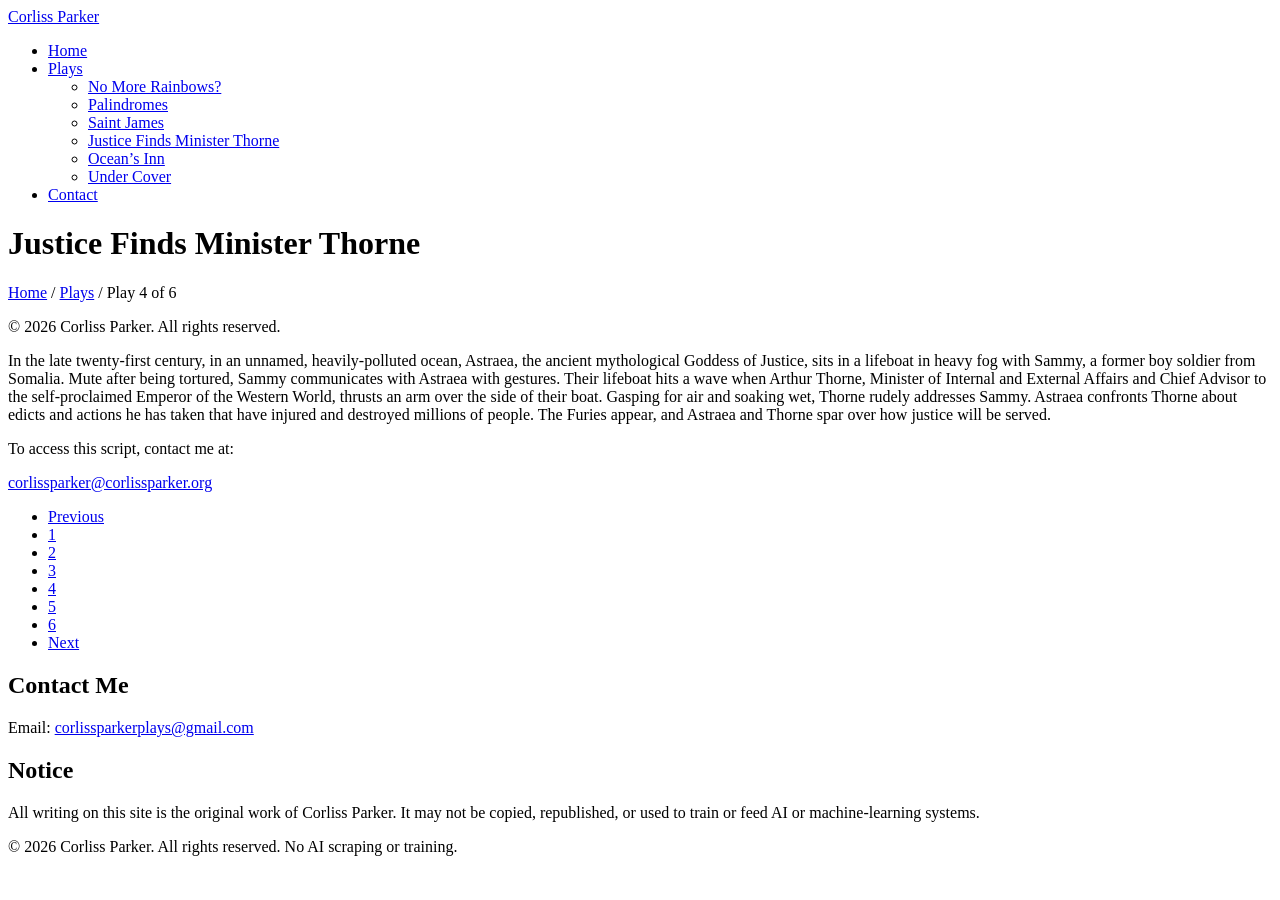
==== justice-finds-minister-thorne.html @ 8d6901b2 "Add files via upload" ====
<!DOCTYPE html>
<!-- Corliss Parker Website 1.1 -->
<html lang="en"><head><meta charset="utf-8"><meta name="viewport" content="width=device-width, initial-scale=1">
<title>Justice Finds Minister Thorne | Corliss Parker</title><meta name="description" content="In the late twenty-first century, in an unnamed, heavily-polluted ocean, Astraea, the ancient mythological Goddess of Justice, sits in a lifeboat in h">
<meta name="robots" content="noai, noimageai"><meta name="googlebot" content="noai, noimageai">
<link href="https://fonts.googleapis.com/css2?family=Cormorant+Garamond:wght@600&family=Lora:ital@0;1&display=swap" rel="stylesheet">
<link href="css/style.css" rel="stylesheet"></head><body>
<div class="header"><div class="container"><a class="logo" href="index.html">Corliss Parker</a>
<ul class="nav"><li><a href="index.html">Home</a></li>
<li><a href="plays.html">Plays</a><ul><li><a href="no-more-rainbows.html">No More Rainbows?</a></li><li><a href="palindromes.html">Palindromes</a></li><li><a href="saint-james.html">Saint James</a></li><li><a href="justice-finds-minister-thorne.html">Justice Finds Minister Thorne</a></li><li><a href="oceans-inn.html">Ocean’s Inn</a></li><li><a href="under-cover.html">Under Cover</a></li></ul></li><li><a href="#contact">Contact</a></li></ul></div></div><div class="page-header"><div class="container"><h1>Justice Finds Minister Thorne</h1><p class="breadcrumb"><a href="index.html">Home</a> / <a href="plays.html">Plays</a> / Play 4 of 6</p></div></div><div class="content"><div class="container reading"><p class="notice">&copy; 2026 Corliss Parker. All rights reserved.</p><p class="lead">In the late twenty-first century, in an unnamed, heavily-polluted ocean, Astraea, the ancient mythological Goddess of Justice, sits in a lifeboat in heavy fog with Sammy, a former boy soldier from Somalia. Mute after being tortured, Sammy communicates with Astraea with gestures. Their lifeboat hits a wave when Arthur Thorne, Minister of Internal and External Affairs and Chief Advisor to the self-proclaimed Emperor of the Western World, thrusts an arm over the side of their boat. Gasping for air and soaking wet, Thorne rudely addresses Sammy. Astraea confronts Thorne about edicts and actions he has taken that have injured and destroyed millions of people. The Furies appear, and Astraea and Thorne spar over how justice will be served.</p><div class="access"><p>To access this script, contact me at:</p><a class="btn" href="mailto:corlissparker@corlissparker.org?subject=Script%20request%3A%20Justice%20Finds%20Minister%20Thorne">corlissparker@corlissparker.org</a></div><ul class="pagination"><li><a href="saint-james.html">Previous</a></li><li><a href="no-more-rainbows.html" title="No More Rainbows?">1</a></li><li><a href="palindromes.html" title="Palindromes">2</a></li><li><a href="saint-james.html" title="Saint James">3</a></li><li class=active><a href="justice-finds-minister-thorne.html" title="Justice Finds Minister Thorne">4</a></li><li><a href="oceans-inn.html" title="Ocean’s Inn">5</a></li><li><a href="under-cover.html" title="Under Cover">6</a></li><li><a href="oceans-inn.html">Next</a></li></ul></div></div><div class="footer" id="contact"><div class="container"><div class="footer-grid">
<div><h2>Contact Me</h2><p>Email: <a href="mailto:corlissparkerplays@gmail.com">corlissparkerplays@gmail.com</a></p></div>
<div><h2>Notice</h2><p>All writing on this site is the original work of Corliss Parker. It may not be copied, republished, or used to train or feed AI or machine-learning systems.</p></div></div>
<div class="tiny">&copy; 2026 Corliss Parker. All rights reserved. No AI scraping or training.</div></div></div></body></html>
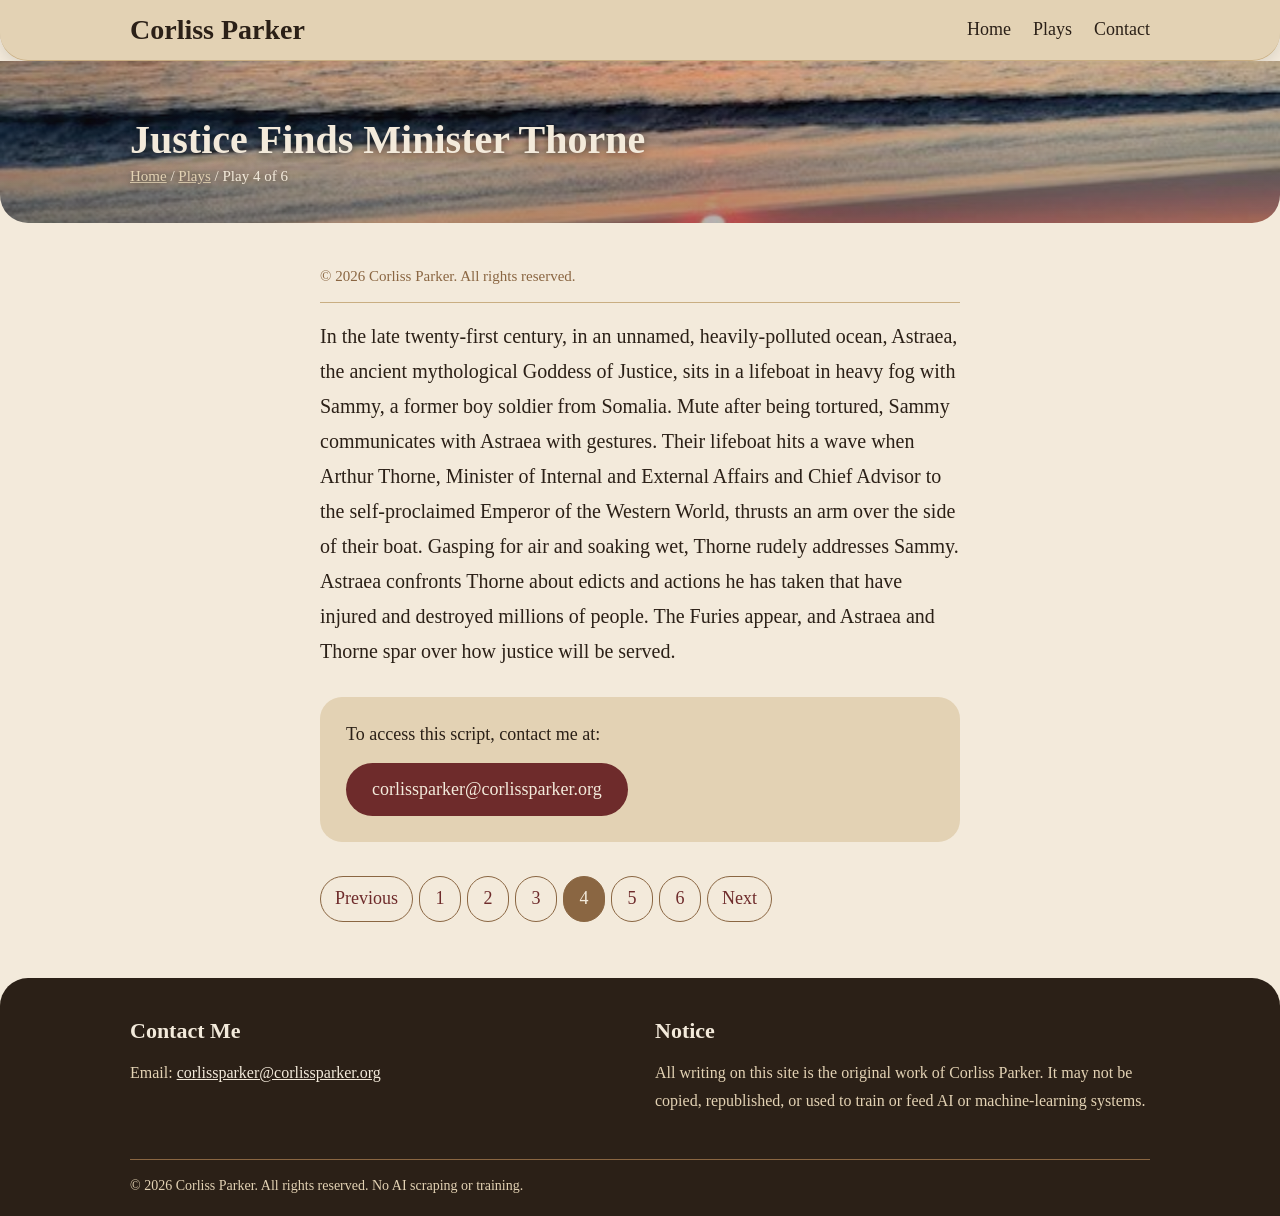
==== commit 0adfc575: "Add files via upload" ====
--- a/justice-finds-minister-thorne.html
+++ b/justice-finds-minister-thorne.html
@@ -1,5 +1,5 @@
 <!DOCTYPE html>
-<!-- Corliss Parker Website 1.1 -->
+<!-- Corliss Parker Website 1.2 -->
 <html lang="en"><head><meta charset="utf-8"><meta name="viewport" content="width=device-width, initial-scale=1">
 <title>Justice Finds Minister Thorne | Corliss Parker</title><meta name="description" content="In the late twenty-first century, in an unnamed, heavily-polluted ocean, Astraea, the ancient mythological Goddess of Justice, sits in a lifeboat in h">
 <meta name="robots" content="noai, noimageai"><meta name="googlebot" content="noai, noimageai">
@@ -8,6 +8,6 @@
 <div class="header"><div class="container"><a class="logo" href="index.html">Corliss Parker</a>
 <ul class="nav"><li><a href="index.html">Home</a></li>
 <li><a href="plays.html">Plays</a><ul><li><a href="no-more-rainbows.html">No More Rainbows?</a></li><li><a href="palindromes.html">Palindromes</a></li><li><a href="saint-james.html">Saint James</a></li><li><a href="justice-finds-minister-thorne.html">Justice Finds Minister Thorne</a></li><li><a href="oceans-inn.html">Ocean’s Inn</a></li><li><a href="under-cover.html">Under Cover</a></li></ul></li><li><a href="#contact">Contact</a></li></ul></div></div><div class="page-header"><div class="container"><h1>Justice Finds Minister Thorne</h1><p class="breadcrumb"><a href="index.html">Home</a> / <a href="plays.html">Plays</a> / Play 4 of 6</p></div></div><div class="content"><div class="container reading"><p class="notice">&copy; 2026 Corliss Parker. All rights reserved.</p><p class="lead">In the late twenty-first century, in an unnamed, heavily-polluted ocean, Astraea, the ancient mythological Goddess of Justice, sits in a lifeboat in heavy fog with Sammy, a former boy soldier from Somalia. Mute after being tortured, Sammy communicates with Astraea with gestures. Their lifeboat hits a wave when Arthur Thorne, Minister of Internal and External Affairs and Chief Advisor to the self-proclaimed Emperor of the Western World, thrusts an arm over the side of their boat. Gasping for air and soaking wet, Thorne rudely addresses Sammy. Astraea confronts Thorne about edicts and actions he has taken that have injured and destroyed millions of people. The Furies appear, and Astraea and Thorne spar over how justice will be served.</p><div class="access"><p>To access this script, contact me at:</p><a class="btn" href="mailto:corlissparker@corlissparker.org?subject=Script%20request%3A%20Justice%20Finds%20Minister%20Thorne">corlissparker@corlissparker.org</a></div><ul class="pagination"><li><a href="saint-james.html">Previous</a></li><li><a href="no-more-rainbows.html" title="No More Rainbows?">1</a></li><li><a href="palindromes.html" title="Palindromes">2</a></li><li><a href="saint-james.html" title="Saint James">3</a></li><li class=active><a href="justice-finds-minister-thorne.html" title="Justice Finds Minister Thorne">4</a></li><li><a href="oceans-inn.html" title="Ocean’s Inn">5</a></li><li><a href="under-cover.html" title="Under Cover">6</a></li><li><a href="oceans-inn.html">Next</a></li></ul></div></div><div class="footer" id="contact"><div class="container"><div class="footer-grid">
-<div><h2>Contact Me</h2><p>Email: <a href="mailto:corlissparkerplays@gmail.com">corlissparkerplays@gmail.com</a></p></div>
+<div><h2>Contact Me</h2><p>Email: <a href="mailto:corlissparker@corlissparker.org">corlissparker@corlissparker.org</a></p></div>
 <div><h2>Notice</h2><p>All writing on this site is the original work of Corliss Parker. It may not be copied, republished, or used to train or feed AI or machine-learning systems.</p></div></div>
 <div class="tiny">&copy; 2026 Corliss Parker. All rights reserved. No AI scraping or training.</div></div></div></body></html>
--- a/css/style.css
+++ b/css/style.css
@@ -0,0 +1,73 @@
+:root{--paper:#F3EADB;--sand:#E3D2B4;--tan:#C9AE82;--brown:#8A6642;--ink:#2B2017;--curtain:#6E2B2B}
+*{box-sizing:border-box}
+body{margin:0;background:var(--paper);color:var(--ink);font:18px/1.75 Lora,Georgia,serif}
+h1,h2,h3{font-family:"Cormorant Garamond",Georgia,serif;font-weight:600;line-height:1.15;margin:0 0 .5em}
+a{color:var(--curtain)}a:focus-visible,button:focus-visible{outline:3px solid var(--brown);outline-offset:2px}
+.container{max-width:1060px;margin:0 auto;padding:0 20px}
+.header{background:var(--sand);border-bottom:1px solid var(--tan)}
+.header .container{display:flex;flex-wrap:wrap;justify-content:space-between;align-items:center;gap:8px}
+.logo{font:600 28px "Cormorant Garamond",Georgia,serif;text-decoration:none;color:var(--ink);padding:14px 0}
+.nav{list-style:none;margin:0;padding:0;display:flex;flex-wrap:wrap;gap:4px 22px}
+.nav li{position:relative}.nav a{text-decoration:none;color:var(--ink);padding:10px 0;display:block}
+.nav a:hover,.nav .active>a{color:var(--curtain)}
+.nav ul{display:none;position:absolute;left:0;top:100%;min-width:240px;background:var(--paper);border:1px solid var(--tan);list-style:none;margin:0;padding:6px 14px;z-index:5}
+.nav li:hover>ul,.nav li:focus-within>ul{display:block}
+.page-header{background:var(--tan);padding:34px 0 22px}.page-header h1{font-size:40px;margin:0}
+.breadcrumb{font-size:15px;margin:0}
+.hero{display:grid;grid-template-columns:minmax(0,5fr) minmax(0,7fr);gap:44px;align-items:center;padding:56px 0}
+.portrait{aspect-ratio:4/5;background:var(--sand) url(../images/portrait.jpg) center/cover;border:1px solid var(--tan);display:flex;align-items:end;padding:14px;font-size:14px;color:var(--brown)}
+.hero h1{font-size:clamp(42px,6vw,68px)}
+.btn{display:inline-block;background:var(--curtain);color:var(--paper);padding:10px 22px;text-decoration:none;margin:4px 8px 4px 0}
+.btn.alt{background:none;color:var(--curtain);border:1px solid var(--curtain)}
+.content{padding:40px 0 56px}
+.post-block{display:grid;grid-template-columns:minmax(0,1fr) minmax(0,2fr);gap:32px;padding:26px 0;border-bottom:1px solid var(--tan);align-items:center}
+.cover{aspect-ratio:2/3;background:var(--brown);color:var(--paper);display:flex;flex-direction:column;justify-content:center;text-align:center;padding:18px;text-decoration:none;font:600 26px/1.2 "Cormorant Garamond",Georgia,serif;border:1px solid var(--ink)}
+.cover small{font:14px Lora,serif;margin-top:10px;color:var(--sand)}
+.quote{border-left:4px solid var(--curtain);margin:30px 0;padding:6px 22px;font:italic 26px/1.4 "Cormorant Garamond",Georgia,serif}
+.reading{max-width:680px}.reading p{margin:0 0 1.1em}
+.pagination{list-style:none;display:flex;flex-wrap:wrap;gap:6px;padding:0;margin:34px 0 0}
+.pagination a{display:block;padding:6px 14px;border:1px solid var(--brown);text-decoration:none}
+.pagination .active a{background:var(--brown);color:var(--paper)}
+.footer{background:var(--ink);color:var(--sand);padding:40px 0 18px;font-size:16px}
+.footer a{color:var(--paper)}.footer h2{font-size:22px;color:var(--paper)}
+.footer-grid{display:grid;grid-template-columns:repeat(auto-fit,minmax(240px,1fr));gap:30px}
+.footer ul{list-style:none;padding:0;margin:0}.tiny{margin-top:28px;padding-top:14px;border-top:1px solid var(--brown);font-size:14px}
+@media(max-width:720px){.hero,.post-block{grid-template-columns:1fr}.hero{padding:32px 0}.portrait{max-width:340px}.cover{max-width:240px}}
+.notice{font-size:15px;color:var(--brown);border-bottom:1px solid var(--tan);padding-bottom:12px;margin-bottom:24px}
+.header{border-radius:0 0 28px 28px;box-shadow:0 4px 14px rgba(43,32,23,.12)}
+.nav ul{border-radius:16px;box-shadow:0 8px 22px rgba(43,32,23,.18)}
+.page-header{background:linear-gradient(rgba(43,32,23,.5),rgba(43,32,23,.62)),url(../images/ocean.jpg) center 60%/cover;color:var(--paper);border-radius:0 0 28px 28px;padding:56px 0 34px}
+.page-header a{color:var(--sand)}
+.portrait{width:100%;object-fit:cover;border-radius:28px;display:block;box-shadow:0 10px 28px rgba(43,32,23,.22)}
+.btn{border-radius:999px;padding:11px 26px}
+.band{border-radius:28px;color:var(--paper);text-align:center;padding:56px 24px;margin:40px 0;background:linear-gradient(rgba(43,32,23,.45),rgba(43,32,23,.65)),url(../images/city.jpg) center 40%/cover}
+.band h2{font-size:40px}.band .btn{background:var(--paper);color:var(--ink)}
+.quote{background:var(--sand);border-radius:0 22px 22px 0}
+.grid{display:grid;grid-template-columns:repeat(auto-fill,minmax(290px,1fr));gap:28px}
+.card{background:#FBF6EC;border-radius:22px;overflow:hidden;box-shadow:0 8px 22px rgba(43,32,23,.13);display:flex;flex-direction:column}
+.card .cover{aspect-ratio:3/2;max-width:none;border:0;border-radius:0;font-size:30px}
+.card div{padding:20px 22px 24px;font-size:16px;line-height:1.6}.card p{margin:0 0 14px}
+.cover.o{background:linear-gradient(rgba(43,32,23,.4),rgba(43,32,23,.6)),url(../images/ocean.jpg) center/cover}
+.cover.c{background:linear-gradient(rgba(43,32,23,.4),rgba(43,32,23,.6)),url(../images/city.jpg) center/cover}
+.pagination a{border-radius:999px;min-width:42px;text-align:center}
+.reading .lead{font-size:20px}
+.footer{border-radius:28px 28px 0 0}
+.page-header{background:linear-gradient(rgba(43,32,23,.12),rgba(43,32,23,.35)),url(../images/ocean.jpg) center 60%/cover;text-shadow:0 2px 8px rgba(0,0,0,.55)}
+.band{background:linear-gradient(rgba(43,32,23,.12),rgba(43,32,23,.38)),url(../images/city.jpg) center 40%/cover;text-shadow:0 2px 8px rgba(0,0,0,.55)}
+.cover.o{background:linear-gradient(rgba(43,32,23,.1),rgba(43,32,23,.4)),url(../images/ocean.jpg) center/cover}
+.cover.c{background:linear-gradient(rgba(43,32,23,.1),rgba(43,32,23,.4)),url(../images/city.jpg) center/cover}
+.cover{text-shadow:0 2px 8px rgba(0,0,0,.65)}.cover small{color:#fff}
+.role{font:600 28px "Cormorant Garamond",Georgia,serif;color:var(--brown);letter-spacing:.05em}
+.quotes{display:grid;grid-template-columns:repeat(auto-fit,minmax(280px,1fr));gap:24px;margin:8px 0 44px}
+.qcard{position:relative;margin:0;background:var(--sand);border-radius:26px;padding:50px 30px 26px;box-shadow:0 8px 22px rgba(43,32,23,.12)}
+.qcard::before{content:"\201C";position:absolute;top:2px;left:22px;font:600 100px/1 "Cormorant Garamond",Georgia,serif;color:var(--tan)}
+.qcard p{font:italic 600 27px/1.35 "Cormorant Garamond",Georgia,serif;margin:0 0 14px}
+.qcard cite{font-style:normal;font-size:14px;letter-spacing:.08em;text-transform:uppercase;color:var(--brown)}
+.access{background:var(--sand);border-radius:22px;padding:22px 26px;margin:28px 0}.access p{margin:0 0 8px}
+.quotes{grid-template-columns:1fr;gap:18px;margin:20px 0 0}
+.qcard{color:#fff;padding:46px 28px 22px;min-height:150px;overflow:hidden}
+.qcard.q1{background:linear-gradient(rgba(20,14,8,.28),rgba(20,14,8,.6)),url(../images/quote-sun.jpg) center 45%/cover}
+.qcard.q2{background:linear-gradient(rgba(20,14,8,.28),rgba(20,14,8,.6)),url(../images/quote-mist.jpg) center 35%/cover}
+.qcard::before{color:rgba(255,255,255,.6)}
+.qcard p{font-size:26px;text-shadow:0 2px 10px rgba(0,0,0,.75)}
+.qcard cite{color:#F3EADB;text-shadow:0 2px 8px rgba(0,0,0,.75)}
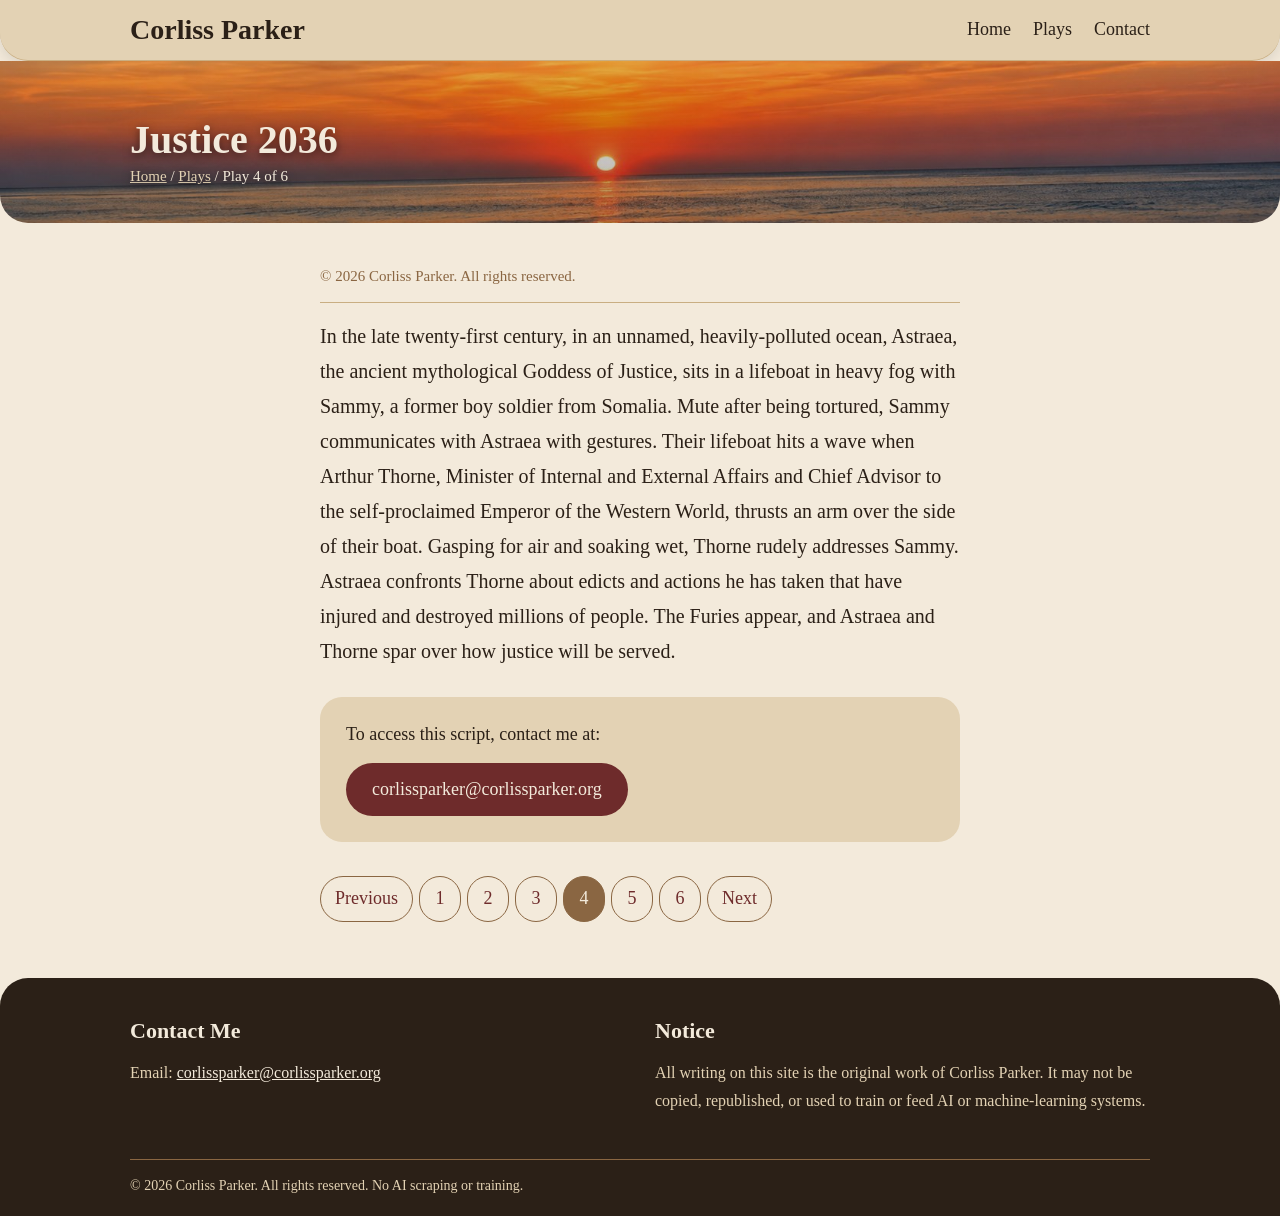
==== commit 147fdb1e: "Add files via upload" ====
--- a/justice-finds-minister-thorne.html
+++ b/justice-finds-minister-thorne.html
@@ -1,13 +1,13 @@
 <!DOCTYPE html>
-<!-- Corliss Parker Website 1.2 -->
+<!-- Corliss Parker Website 1.9 -->
 <html lang="en"><head><meta charset="utf-8"><meta name="viewport" content="width=device-width, initial-scale=1">
-<title>Justice Finds Minister Thorne | Corliss Parker</title><meta name="description" content="In the late twenty-first century, in an unnamed, heavily-polluted ocean, Astraea, the ancient mythological Goddess of Justice, sits in a lifeboat in h">
+<title>Justice 2036 | Corliss Parker</title><meta name="description" content="In the late twenty-first century, in an unnamed, heavily-polluted ocean, Astraea, the ancient mythological Goddess of Justice, sits in a lifeboat in h">
 <meta name="robots" content="noai, noimageai"><meta name="googlebot" content="noai, noimageai">
 <link href="https://fonts.googleapis.com/css2?family=Cormorant+Garamond:wght@600&family=Lora:ital@0;1&display=swap" rel="stylesheet">
 <link href="css/style.css" rel="stylesheet"></head><body>
 <div class="header"><div class="container"><a class="logo" href="index.html">Corliss Parker</a>
 <ul class="nav"><li><a href="index.html">Home</a></li>
-<li><a href="plays.html">Plays</a><ul><li><a href="no-more-rainbows.html">No More Rainbows?</a></li><li><a href="palindromes.html">Palindromes</a></li><li><a href="saint-james.html">Saint James</a></li><li><a href="justice-finds-minister-thorne.html">Justice Finds Minister Thorne</a></li><li><a href="oceans-inn.html">Ocean’s Inn</a></li><li><a href="under-cover.html">Under Cover</a></li></ul></li><li><a href="#contact">Contact</a></li></ul></div></div><div class="page-header"><div class="container"><h1>Justice Finds Minister Thorne</h1><p class="breadcrumb"><a href="index.html">Home</a> / <a href="plays.html">Plays</a> / Play 4 of 6</p></div></div><div class="content"><div class="container reading"><p class="notice">&copy; 2026 Corliss Parker. All rights reserved.</p><p class="lead">In the late twenty-first century, in an unnamed, heavily-polluted ocean, Astraea, the ancient mythological Goddess of Justice, sits in a lifeboat in heavy fog with Sammy, a former boy soldier from Somalia. Mute after being tortured, Sammy communicates with Astraea with gestures. Their lifeboat hits a wave when Arthur Thorne, Minister of Internal and External Affairs and Chief Advisor to the self-proclaimed Emperor of the Western World, thrusts an arm over the side of their boat. Gasping for air and soaking wet, Thorne rudely addresses Sammy. Astraea confronts Thorne about edicts and actions he has taken that have injured and destroyed millions of people. The Furies appear, and Astraea and Thorne spar over how justice will be served.</p><div class="access"><p>To access this script, contact me at:</p><a class="btn" href="mailto:corlissparker@corlissparker.org?subject=Script%20request%3A%20Justice%20Finds%20Minister%20Thorne">corlissparker@corlissparker.org</a></div><ul class="pagination"><li><a href="saint-james.html">Previous</a></li><li><a href="no-more-rainbows.html" title="No More Rainbows?">1</a></li><li><a href="palindromes.html" title="Palindromes">2</a></li><li><a href="saint-james.html" title="Saint James">3</a></li><li class=active><a href="justice-finds-minister-thorne.html" title="Justice Finds Minister Thorne">4</a></li><li><a href="oceans-inn.html" title="Ocean’s Inn">5</a></li><li><a href="under-cover.html" title="Under Cover">6</a></li><li><a href="oceans-inn.html">Next</a></li></ul></div></div><div class="footer" id="contact"><div class="container"><div class="footer-grid">
+<li><a href="plays.html">Plays</a><ul><li><a href="no-more-rainbows.html">No More Rainbows?</a></li><li><a href="palindromes.html">Palindromes</a></li><li><a href="saint-james.html">Saint James</a></li><li><a href="justice-finds-minister-thorne.html">Justice 2036</a></li><li><a href="oceans-inn.html">Ocean’s Inn</a></li><li><a href="under-cover.html">Under Cover</a></li></ul></li><li><a href="#contact">Contact</a></li></ul></div></div><div class="page-header"><div class="container"><h1>Justice 2036</h1><p class="breadcrumb"><a href="index.html">Home</a> / <a href="plays.html">Plays</a> / Play 4 of 6</p></div></div><div class="content"><div class="container reading"><p class="notice">&copy; 2026 Corliss Parker. All rights reserved.</p><p class="lead">In the late twenty-first century, in an unnamed, heavily-polluted ocean, Astraea, the ancient mythological Goddess of Justice, sits in a lifeboat in heavy fog with Sammy, a former boy soldier from Somalia. Mute after being tortured, Sammy communicates with Astraea with gestures. Their lifeboat hits a wave when Arthur Thorne, Minister of Internal and External Affairs and Chief Advisor to the self-proclaimed Emperor of the Western World, thrusts an arm over the side of their boat. Gasping for air and soaking wet, Thorne rudely addresses Sammy. Astraea confronts Thorne about edicts and actions he has taken that have injured and destroyed millions of people. The Furies appear, and Astraea and Thorne spar over how justice will be served.</p><div class="access"><p>To access this script, contact me at:</p><a class="btn" href="mailto:corlissparker@corlissparker.org?subject=Script%20request%3A%20Justice%7C2036">corlissparker@corlissparker.org</a></div><ul class="pagination"><li><a href="saint-james.html">Previous</a></li><li><a href="no-more-rainbows.html" title="No More Rainbows?">1</a></li><li><a href="palindromes.html" title="Palindromes">2</a></li><li><a href="saint-james.html" title="Saint James">3</a></li><li class=active><a href="justice-finds-minister-thorne.html" title="Justice 2036">4</a></li><li><a href="oceans-inn.html" title="Ocean’s Inn">5</a></li><li><a href="under-cover.html" title="Under Cover">6</a></li><li><a href="oceans-inn.html">Next</a></li></ul></div></div><div class="footer" id="contact"><div class="container"><div class="footer-grid">
 <div><h2>Contact Me</h2><p>Email: <a href="mailto:corlissparker@corlissparker.org">corlissparker@corlissparker.org</a></p></div>
 <div><h2>Notice</h2><p>All writing on this site is the original work of Corliss Parker. It may not be copied, republished, or used to train or feed AI or machine-learning systems.</p></div></div>
 <div class="tiny">&copy; 2026 Corliss Parker. All rights reserved. No AI scraping or training.</div></div></div></body></html>
--- a/css/style.css
+++ b/css/style.css
@@ -36,11 +36,11 @@
 .notice{font-size:15px;color:var(--brown);border-bottom:1px solid var(--tan);padding-bottom:12px;margin-bottom:24px}
 .header{border-radius:0 0 28px 28px;box-shadow:0 4px 14px rgba(43,32,23,.12)}
 .nav ul{border-radius:16px;box-shadow:0 8px 22px rgba(43,32,23,.18)}
-.page-header{background:linear-gradient(rgba(43,32,23,.5),rgba(43,32,23,.62)),url(../images/ocean.jpg) center 60%/cover;color:var(--paper);border-radius:0 0 28px 28px;padding:56px 0 34px}
+.page-header{background:linear-gradient(rgba(43,32,23,.5),rgba(43,32,23,.62)),url(../images/ocean.jpg) center 27%/cover;color:var(--paper);border-radius:0 0 28px 28px;padding:56px 0 34px}
 .page-header a{color:var(--sand)}
 .portrait{width:100%;object-fit:cover;border-radius:28px;display:block;box-shadow:0 10px 28px rgba(43,32,23,.22)}
 .btn{border-radius:999px;padding:11px 26px}
-.band{border-radius:28px;color:var(--paper);text-align:center;padding:56px 24px;margin:40px 0;background:linear-gradient(rgba(43,32,23,.45),rgba(43,32,23,.65)),url(../images/city.jpg) center 40%/cover}
+.band{border-radius:28px;color:var(--paper);text-align:center;padding:56px 24px;margin:40px 0;background:linear-gradient(rgba(43,32,23,.45),rgba(43,32,23,.65)),url(../images/city.jpg) center 86%/cover}
 .band h2{font-size:40px}.band .btn{background:var(--paper);color:var(--ink)}
 .quote{background:var(--sand);border-radius:0 22px 22px 0}
 .grid{display:grid;grid-template-columns:repeat(auto-fill,minmax(290px,1fr));gap:28px}
@@ -52,8 +52,8 @@
 .pagination a{border-radius:999px;min-width:42px;text-align:center}
 .reading .lead{font-size:20px}
 .footer{border-radius:28px 28px 0 0}
-.page-header{background:linear-gradient(rgba(43,32,23,.12),rgba(43,32,23,.35)),url(../images/ocean.jpg) center 60%/cover;text-shadow:0 2px 8px rgba(0,0,0,.55)}
-.band{background:linear-gradient(rgba(43,32,23,.12),rgba(43,32,23,.38)),url(../images/city.jpg) center 40%/cover;text-shadow:0 2px 8px rgba(0,0,0,.55)}
+.page-header{background:linear-gradient(rgba(43,32,23,.12),rgba(43,32,23,.35)),url(../images/ocean.jpg) center 27%/cover;text-shadow:0 2px 8px rgba(0,0,0,.55)}
+.band{background:linear-gradient(rgba(43,32,23,.12),rgba(43,32,23,.38)),url(../images/city.jpg) center 86%/cover;text-shadow:0 2px 8px rgba(0,0,0,.55)}
 .cover.o{background:linear-gradient(rgba(43,32,23,.1),rgba(43,32,23,.4)),url(../images/ocean.jpg) center/cover}
 .cover.c{background:linear-gradient(rgba(43,32,23,.1),rgba(43,32,23,.4)),url(../images/city.jpg) center/cover}
 .cover{text-shadow:0 2px 8px rgba(0,0,0,.65)}.cover small{color:#fff}
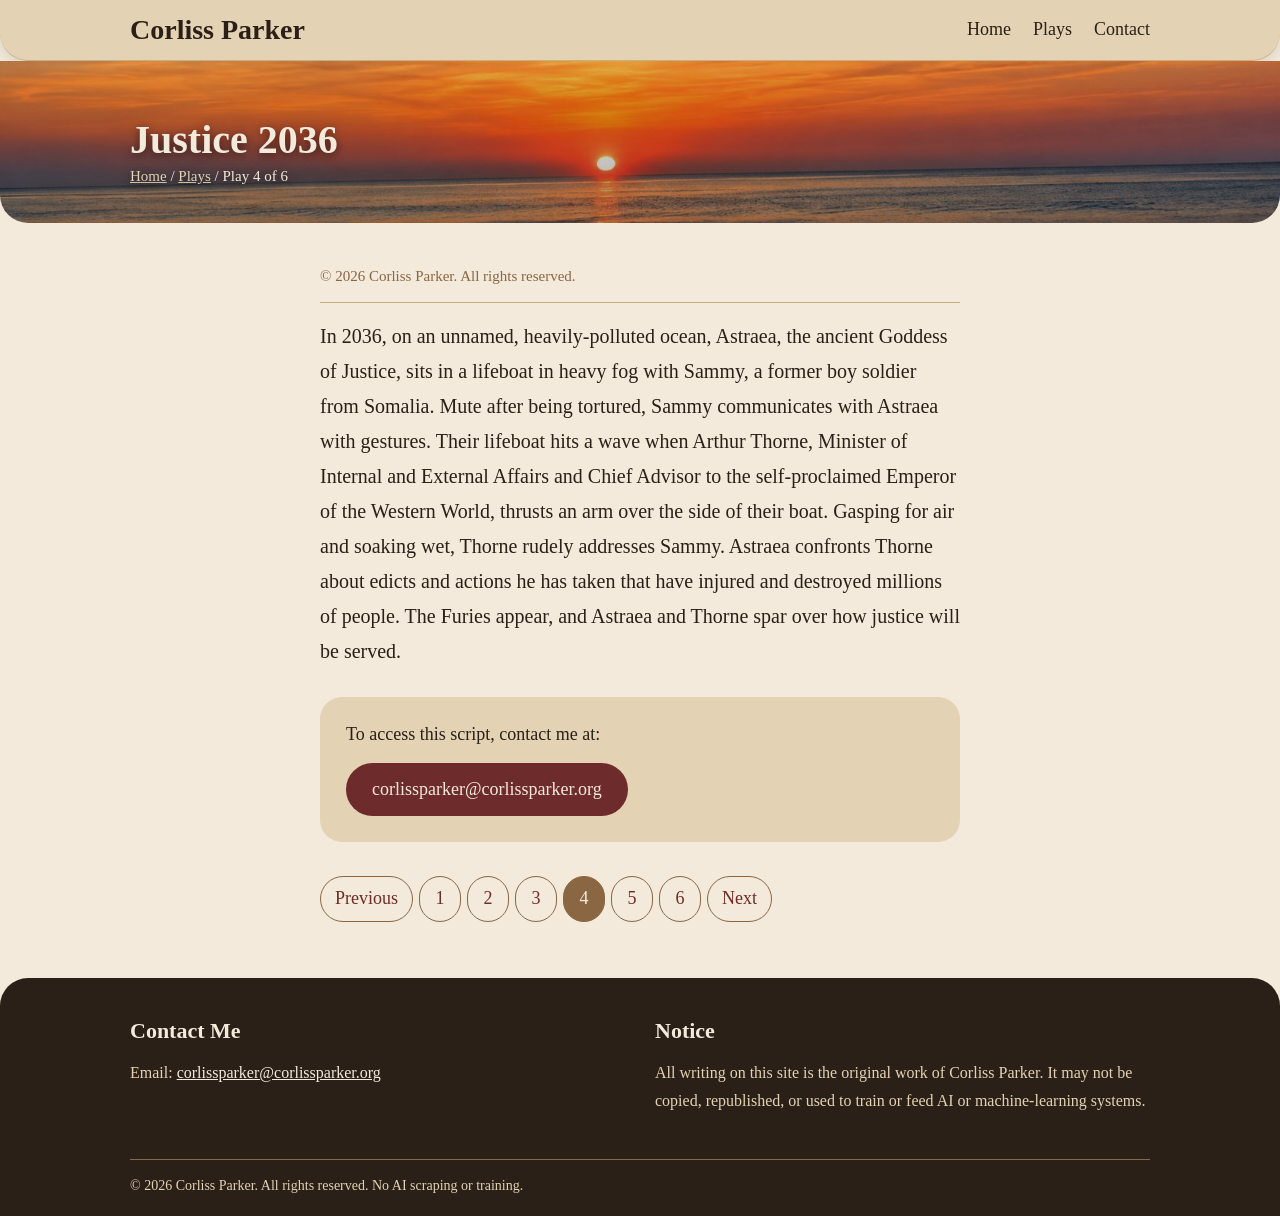
==== commit f3bb1710: "Add files via upload" ====
--- a/justice-finds-minister-thorne.html
+++ b/justice-finds-minister-thorne.html
@@ -1,13 +1,13 @@
 <!DOCTYPE html>
-<!-- Corliss Parker Website 1.9 -->
+<!-- Corliss Parker Website 2.0 -->
 <html lang="en"><head><meta charset="utf-8"><meta name="viewport" content="width=device-width, initial-scale=1">
-<title>Justice 2036 | Corliss Parker</title><meta name="description" content="In the late twenty-first century, in an unnamed, heavily-polluted ocean, Astraea, the ancient mythological Goddess of Justice, sits in a lifeboat in h">
+<title>Justice 2036 | Corliss Parker</title><meta name="description" content="In 2036, on an unnamed, heavily-polluted ocean, Astraea, the ancient Goddess of Justice, sits in a lifeboat in heavy fog with Sammy, a former boy sold">
 <meta name="robots" content="noai, noimageai"><meta name="googlebot" content="noai, noimageai">
 <link href="https://fonts.googleapis.com/css2?family=Cormorant+Garamond:wght@600&family=Lora:ital@0;1&display=swap" rel="stylesheet">
 <link href="css/style.css" rel="stylesheet"></head><body>
 <div class="header"><div class="container"><a class="logo" href="index.html">Corliss Parker</a>
 <ul class="nav"><li><a href="index.html">Home</a></li>
-<li><a href="plays.html">Plays</a><ul><li><a href="no-more-rainbows.html">No More Rainbows?</a></li><li><a href="palindromes.html">Palindromes</a></li><li><a href="saint-james.html">Saint James</a></li><li><a href="justice-finds-minister-thorne.html">Justice 2036</a></li><li><a href="oceans-inn.html">Ocean’s Inn</a></li><li><a href="under-cover.html">Under Cover</a></li></ul></li><li><a href="#contact">Contact</a></li></ul></div></div><div class="page-header"><div class="container"><h1>Justice 2036</h1><p class="breadcrumb"><a href="index.html">Home</a> / <a href="plays.html">Plays</a> / Play 4 of 6</p></div></div><div class="content"><div class="container reading"><p class="notice">&copy; 2026 Corliss Parker. All rights reserved.</p><p class="lead">In the late twenty-first century, in an unnamed, heavily-polluted ocean, Astraea, the ancient mythological Goddess of Justice, sits in a lifeboat in heavy fog with Sammy, a former boy soldier from Somalia. Mute after being tortured, Sammy communicates with Astraea with gestures. Their lifeboat hits a wave when Arthur Thorne, Minister of Internal and External Affairs and Chief Advisor to the self-proclaimed Emperor of the Western World, thrusts an arm over the side of their boat. Gasping for air and soaking wet, Thorne rudely addresses Sammy. Astraea confronts Thorne about edicts and actions he has taken that have injured and destroyed millions of people. The Furies appear, and Astraea and Thorne spar over how justice will be served.</p><div class="access"><p>To access this script, contact me at:</p><a class="btn" href="mailto:corlissparker@corlissparker.org?subject=Script%20request%3A%20Justice%7C2036">corlissparker@corlissparker.org</a></div><ul class="pagination"><li><a href="saint-james.html">Previous</a></li><li><a href="no-more-rainbows.html" title="No More Rainbows?">1</a></li><li><a href="palindromes.html" title="Palindromes">2</a></li><li><a href="saint-james.html" title="Saint James">3</a></li><li class=active><a href="justice-finds-minister-thorne.html" title="Justice 2036">4</a></li><li><a href="oceans-inn.html" title="Ocean’s Inn">5</a></li><li><a href="under-cover.html" title="Under Cover">6</a></li><li><a href="oceans-inn.html">Next</a></li></ul></div></div><div class="footer" id="contact"><div class="container"><div class="footer-grid">
+<li><a href="plays.html">Plays</a><ul><li><a href="no-more-rainbows.html">No More Rainbows?</a></li><li><a href="palindromes.html">Palindromes</a></li><li><a href="saint-james.html">Saint James</a></li><li><a href="justice-finds-minister-thorne.html">Justice 2036</a></li><li><a href="oceans-inn.html">Ocean’s Inn</a></li><li><a href="under-cover.html">Under Cover</a></li></ul></li><li><a href="#contact">Contact</a></li></ul></div></div><div class="page-header"><div class="container"><h1>Justice 2036</h1><p class="breadcrumb"><a href="index.html">Home</a> / <a href="plays.html">Plays</a> / Play 4 of 6</p></div></div><div class="content"><div class="container reading"><p class="notice">&copy; 2026 Corliss Parker. All rights reserved.</p><p class="lead">In 2036, on an unnamed, heavily-polluted ocean, Astraea, the ancient Goddess of Justice, sits in a lifeboat in heavy fog with Sammy, a former boy soldier from Somalia. Mute after being tortured, Sammy communicates with Astraea with gestures. Their lifeboat hits a wave when Arthur Thorne, Minister of Internal and External Affairs and Chief Advisor to the self-proclaimed Emperor of the Western World, thrusts an arm over the side of their boat. Gasping for air and soaking wet, Thorne rudely addresses Sammy. Astraea confronts Thorne about edicts and actions he has taken that have injured and destroyed millions of people. The Furies appear, and Astraea and Thorne spar over how justice will be served.</p><div class="access"><p>To access this script, contact me at:</p><a class="btn" href="mailto:corlissparker@corlissparker.org?subject=Script%20request%3A%20Justice%7C2036">corlissparker@corlissparker.org</a></div><ul class="pagination"><li><a href="saint-james.html">Previous</a></li><li><a href="no-more-rainbows.html" title="No More Rainbows?">1</a></li><li><a href="palindromes.html" title="Palindromes">2</a></li><li><a href="saint-james.html" title="Saint James">3</a></li><li class=active><a href="justice-finds-minister-thorne.html" title="Justice 2036">4</a></li><li><a href="oceans-inn.html" title="Ocean’s Inn">5</a></li><li><a href="under-cover.html" title="Under Cover">6</a></li><li><a href="oceans-inn.html">Next</a></li></ul></div></div><div class="footer" id="contact"><div class="container"><div class="footer-grid">
 <div><h2>Contact Me</h2><p>Email: <a href="mailto:corlissparker@corlissparker.org">corlissparker@corlissparker.org</a></p></div>
 <div><h2>Notice</h2><p>All writing on this site is the original work of Corliss Parker. It may not be copied, republished, or used to train or feed AI or machine-learning systems.</p></div></div>
 <div class="tiny">&copy; 2026 Corliss Parker. All rights reserved. No AI scraping or training.</div></div></div></body></html>
